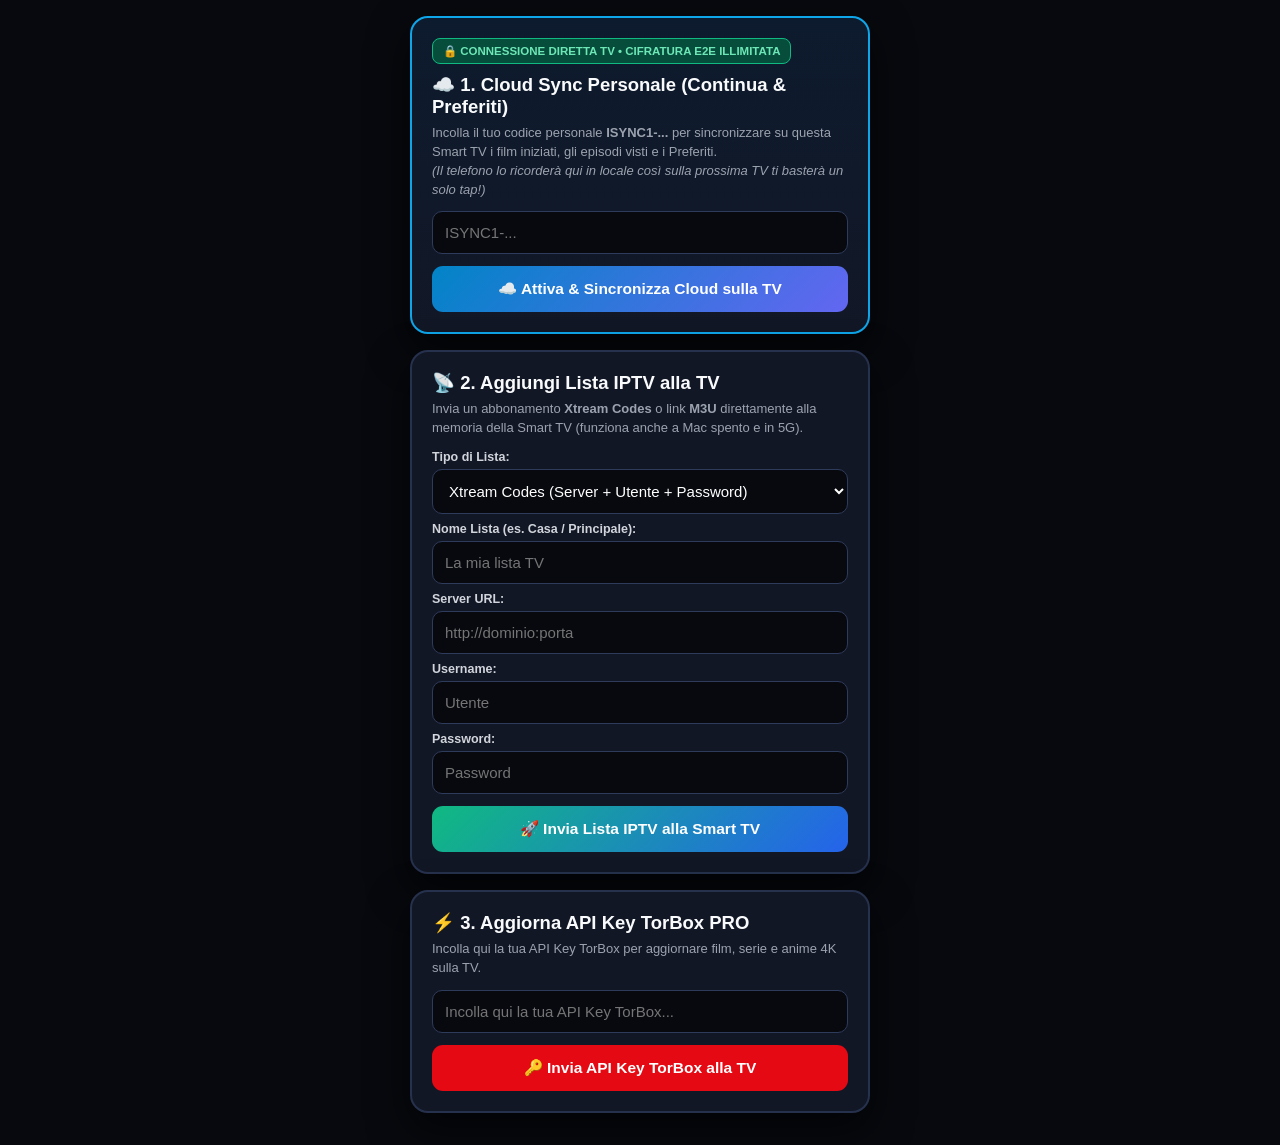
==== pair.html @ b4109be7 "vidaa-tv-qr-pair-wss" ====
<!DOCTYPE html>
<html lang="it">
<head>
  <meta charset="utf-8">
  <meta name="viewport" content="width=device-width, initial-scale=1, maximum-scale=1, user-scalable=no">
  <meta name="referrer" content="no-referrer">
  <title>ItalStream+ VO — Configura Smart TV (Cifrato E2E)</title>
  <style>
    * { box-sizing: border-box; font-family: -apple-system, BlinkMacSystemFont, "Segoe UI", Roboto, sans-serif; }
    body {
      margin: 0;
      padding: 16px;
      background: #07090e;
      color: #f9fafb;
      display: flex;
      flex-direction: column;
      align-items: center;
    }
    .card {
      width: 100%;
      max-width: 460px;
      background: #121726;
      border: 2px solid #26314d;
      border-radius: 18px;
      padding: 20px;
      margin-bottom: 16px;
      box-shadow: 0 16px 40px rgba(0, 0, 0, 0.65);
    }
    .card-sync {
      border-color: #0ea5e9;
      background: linear-gradient(180deg, #0d1b2e 0%, #121726 100%);
    }
    .badge {
      display: inline-block;
      background: #064e3b;
      border: 1px solid #10b981;
      color: #6ee7b7;
      padding: 5px 10px;
      border-radius: 8px;
      font-size: 11.5px;
      font-weight: 800;
      margin-bottom: 10px;
    }
    h2 { margin: 0 0 6px 0; font-size: 18.5px; }
    p { margin: 0 0 12px 0; font-size: 13px; color: #9ca3af; line-height: 1.45; }
    label { display: block; font-size: 12.5px; font-weight: 700; margin: 8px 0 5px 0; color: #d1d5db; }
    input, select {
      width: 100%;
      padding: 12px;
      border-radius: 10px;
      border: 1.5px solid #2e3b5b;
      background: #07090e;
      color: #ffffff;
      font-size: 15px;
    }
    button {
      width: 100%;
      margin-top: 12px;
      padding: 14px;
      border-radius: 11px;
      border: none;
      background: #e50914;
      color: #ffffff;
      font-size: 15.5px;
      font-weight: 800;
      cursor: pointer;
    }
    .btn-sync { background: linear-gradient(135deg, #0284c7, #6366f1); }
    .btn-iptv { background: linear-gradient(135deg, #10b981, #2563eb); }
    .msg {
      margin-top: 12px;
      padding: 11px;
      border-radius: 10px;
      font-size: 13.5px;
      font-weight: 700;
      display: none;
      text-align: center;
      line-height: 1.4;
    }
  </style>
</head>
<body>
  <!-- CARD 1 (MESSA IN CIMA!): CLOUD SYNC PERSONALE -->
  <div class="card card-sync">
    <span class="badge">🔒 CONNESSIONE DIRETTA TV • CIFRATURA E2E ILLIMITATA</span>
    <h2>☁️ 1. Cloud Sync Personale (Continua &amp; Preferiti)</h2>
    <p>
      Incolla il tuo codice personale <strong>ISYNC1-...</strong> per sincronizzare su questa Smart TV i film iniziati, gli episodi visti e i Preferiti.<br>
      <em>(Il telefono lo ricorderà qui in locale così sulla prossima TV ti basterà un solo tap!)</em>
    </p>
    <input id="cskey" placeholder="ISYNC1-..." autocapitalize="none" autocomplete="off" spellcheck="false">
    <button type="button" class="btn-sync" onclick="sendPayload('cloud_sync')">☁️ Attiva &amp; Sincronizza Cloud sulla TV</button>
    <div id="msg3" class="msg"></div>
  </div>

  <!-- CARD 2: LISTE IPTV -->
  <div class="card">
    <h2>📡 2. Aggiungi Lista IPTV alla TV</h2>
    <p>Invia un abbonamento <strong>Xtream Codes</strong> o link <strong>M3U</strong> direttamente alla memoria della Smart TV (funziona anche a Mac spento e in 5G).</p>
    <label>Tipo di Lista:</label>
    <select id="itype" onchange="document.getElementById('xtbox').style.display=this.value==='xtream'?'block':'none';document.getElementById('m3ubox').style.display=this.value==='m3u'?'block':'none'">
      <option value="xtream">Xtream Codes (Server + Utente + Password)</option>
      <option value="m3u">Link M3U / M3U8 diretto</option>
    </select>
    <label>Nome Lista (es. Casa / Principale):</label>
    <input id="iname" placeholder="La mia lista TV">
    <div id="xtbox">
      <label>Server URL:</label>
      <input id="isrv" placeholder="http://dominio:porta" autocapitalize="none">
      <label>Username:</label>
      <input id="iuser" placeholder="Utente" autocapitalize="none">
      <label>Password:</label>
      <input id="ipass" type="password" placeholder="Password">
    </div>
    <div id="m3ubox" style="display:none">
      <label>URL Lista .m3u / .m3u8:</label>
      <input id="iurl" placeholder="https://.../lista.m3u" autocapitalize="none">
    </div>
    <button type="button" class="btn-iptv" onclick="sendPayload('iptv')">🚀 Invia Lista IPTV alla Smart TV</button>
    <div id="msg1" class="msg"></div>
  </div>

  <!-- CARD 3: TORBOX KEY -->
  <div class="card">
    <h2>⚡ 3. Aggiorna API Key TorBox PRO</h2>
    <p>Incolla qui la tua API Key TorBox per aggiornare film, serie e anime 4K sulla TV.</p>
    <input id="tbkey" placeholder="Incolla qui la tua API Key TorBox..." autocapitalize="none">
    <button type="button" onclick="sendPayload('torbox')">🔑 Invia API Key TorBox alla TV</button>
    <div id="msg2" class="msg"></div>
  </div>

  <script>
    (function () {
      var BROKERS = [
        'wss://broker.hivemq.com:8884/mqtt',
        'wss://broker.emqx.io:8084/mqtt'
      ];

      function parseHash() {
        var h = String(window.location.hash || '').replace(/^#/, '');
        var out = {};
        var parts = h.split('&');
        for (var i = 0; i < parts.length; i++) {
          var eq = parts[i].indexOf('=');
          if (eq > 0) {
            out[decodeURIComponent(parts[i].slice(0, eq))] = decodeURIComponent(parts[i].slice(eq + 1));
          }
        }
        return out;
      }

      var params = parseHash();
      var ROOM = params.r || '';
      var SEC = params.k || '';

      // Pre-fill saved ISYNC1 key on phone browser for 1-tap pairing across multiple TVs
      try {
        var prevKey = localStorage.getItem('italstream_phone_saved_isync');
        if (prevKey && prevKey.indexOf('ISYNC1-') === 0) {
          document.getElementById('cskey').value = prevKey;
        }
      } catch (e) {}

      function encStr(str) {
        var b = new TextEncoder().encode(str);
        var out = new Uint8Array(2 + b.length);
        out[0] = (b.length >> 8) & 0xff;
        out[1] = b.length & 0xff;
        out.set(b, 2);
        return out;
      }

      function encRemLen(len) {
        var bytes = [];
        var x = len;
        do {
          var d = x % 128;
          x = Math.floor(x / 128);
          if (x > 0) d |= 128;
          bytes.push(d);
        } while (x > 0);
        return new Uint8Array(bytes);
      }

      function concatU8(parts) {
        var total = 0;
        for (var i = 0; i < parts.length; i++) total += parts[i].length;
        var out = new Uint8Array(total);
        var off = 0;
        for (var j = 0; j < parts.length; j++) {
          out.set(parts[j], off);
          off += parts[j].length;
        }
        return out;
      }

      function xorEncryptBase64(obj) {
        var rawBytes = new TextEncoder().encode(JSON.stringify(obj));
        var bin = '';
        for (var i = 0; i < rawBytes.length; i++) {
          bin += String.fromCharCode(rawBytes[i] ^ SEC.charCodeAt(i % SEC.length));
        }
        return btoa(bin);
      }

      function publishToBroker(brokerUrl, topic, payloadStr) {
        return new Promise(function (resolve, reject) {
          var done = false;
          var timer = setTimeout(function () {
            if (!done) {
              done = true;
              try { ws.close(); } catch (e) {}
              reject(new Error('timeout'));
            }
          }, 4500);

          var ws = new WebSocket(brokerUrl, 'mqtt');
          ws.binaryType = 'arraybuffer';
          ws.onopen = function () {
            var cid = 'isph_' + Math.random().toString(36).slice(2, 10);
            var vh = new Uint8Array([0, 4, 77, 81, 84, 84, 4, 2, 0, 30]);
            var pl = encStr(cid);
            ws.send(concatU8([new Uint8Array([0x10]), encRemLen(vh.length + pl.length), vh, pl]));
          };
          ws.onmessage = function (ev) {
            var u8 = new Uint8Array(ev.data);
            if ((u8[0] >> 4) === 2) {
              // CONNACK -> PUBLISH (QoS 0 + Retain=1 so TV receives it even if still connecting!)
              var msgBytes = new TextEncoder().encode(payloadStr);
              var body = concatU8([encStr(topic), msgBytes]);
              ws.send(concatU8([new Uint8Array([0x31]), encRemLen(body.length), body]));
              setTimeout(function () {
                if (!done) {
                  done = true;
                  clearTimeout(timer);
                  try { ws.close(); } catch (e) {}
                  resolve(true);
                }
              }, 220);
            }
          };
          ws.onerror = function () {
            if (!done) {
              done = true;
              clearTimeout(timer);
              reject(new Error('connessione fallita'));
            }
          };
        });
      }

      window.sendPayload = async function (kind) {
        var msgId = kind === 'iptv' ? 'msg1' : (kind === 'torbox' ? 'msg2' : 'msg3');
        var m = document.getElementById(msgId);
        m.style.display = 'block';
        m.style.background = '#1e293b';
        m.style.color = '#ffffff';

        if (!ROOM || !SEC) {
          m.style.background = '#7f1d1d';
          m.textContent = '⚠️ Inquadra di nuovo il QR Code mostrato sulla Smart TV.';
          return;
        }

        var p = {
          kind: kind,
          ts: Date.now(),
          id: Math.random().toString(36).slice(2, 11)
        };

        if (kind === 'torbox') {
          p.torboxKey = document.getElementById('tbkey').value.trim();
          if (p.torboxKey.length < 10) {
            m.textContent = '⚠️ Inserisci una API Key TorBox valida.';
            return;
          }
        } else if (kind === 'cloud_sync') {
          p.cloudSyncKey = document.getElementById('cskey').value.trim();
          if (p.cloudSyncKey.indexOf('ISYNC1-') !== 0 && p.cloudSyncKey !== 'CLEAR') {
            m.textContent = '⚠️ Inserisci il tuo codice che inizia con ISYNC1-... (oppure CLEAR per scollegare).';
            return;
          }
          if (p.cloudSyncKey.indexOf('ISYNC1-') === 0) {
            try { localStorage.setItem('italstream_phone_saved_isync', p.cloudSyncKey); } catch (e) {}
          }
        } else {
          p.type = document.getElementById('itype').value;
          p.name = document.getElementById('iname').value.trim() || 'Lista TV';
          p.server = document.getElementById('isrv').value.trim();
          p.username = document.getElementById('iuser').value.trim();
          p.password = document.getElementById('ipass').value.trim();
          p.url = document.getElementById('iurl').value.trim();
        }

        m.textContent = '⏳ Cifratura E2E e invio istantaneo alla Smart TV...';
        var cipher = xorEncryptBase64(p);
        var topic = 'italstream/v2/pair/' + ROOM;

        var results = await Promise.allSettled([
          publishToBroker(BROKERS[0], topic, cipher),
          publishToBroker(BROKERS[1], topic, cipher)
        ]);
        var anyOk = results.some(function (r) { return r.status === 'fulfilled'; });

        if (anyOk) {
          m.style.background = '#064e3b';
          m.style.color = '#6ee7b7';
          m.textContent = '✅ Inviato istantaneamente! Guarda lo schermo della tua TV.';
        } else {
          m.style.background = '#7f1d1d';
          m.style.color = '#fecaca';
          m.textContent = '⚠️ Errore di rete temporaneo. Riprova tra un secondo.';
        }
      };
    })();
  </script>
</body>
</html>
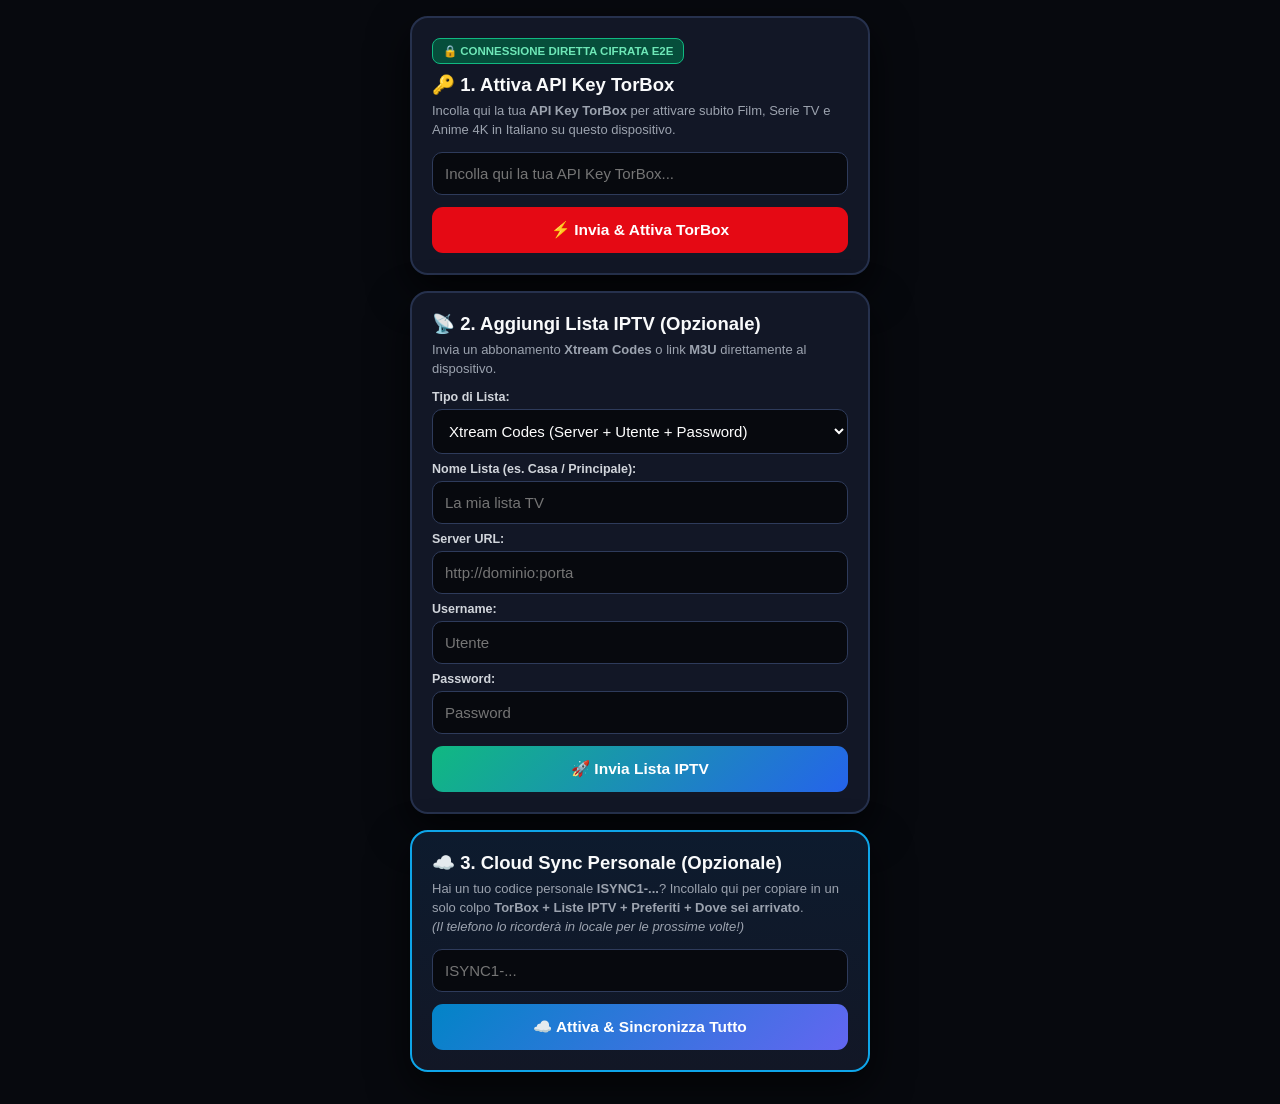
==== commit 3fd3eee6: "Update pair.html: TorBox key first for guests, auto-top ISYNC1 for owner" ====
--- a/pair.html
+++ b/pair.html
@@ -80,23 +80,20 @@
   </style>
 </head>
 <body>
-  <!-- CARD 1 (MESSA IN CIMA!): CLOUD SYNC PERSONALE -->
-  <div class="card card-sync">
-    <span class="badge">🔒 CONNESSIONE DIRETTA TV • CIFRATURA E2E ILLIMITATA</span>
-    <h2>☁️ 1. Cloud Sync Personale (Continua &amp; Preferiti)</h2>
-    <p>
-      Incolla il tuo codice personale <strong>ISYNC1-...</strong> per sincronizzare su questa Smart TV i film iniziati, gli episodi visti e i Preferiti.<br>
-      <em>(Il telefono lo ricorderà qui in locale così sulla prossima TV ti basterà un solo tap!)</em>
-    </p>
-    <input id="cskey" placeholder="ISYNC1-..." autocapitalize="none" autocomplete="off" spellcheck="false">
-    <button type="button" class="btn-sync" onclick="sendPayload('cloud_sync')">☁️ Attiva &amp; Sincronizza Cloud sulla TV</button>
-    <div id="msg3" class="msg"></div>
+  <!-- CARD 1 (IN CIMA PER TUTTI!): CHIAVE TORBOX -->
+  <div class="card" id="card-torbox">
+    <span class="badge">🔒 CONNESSIONE DIRETTA CIFRATA E2E</span>
+    <h2>🔑 1. Attiva API Key TorBox</h2>
+    <p>Incolla qui la tua <strong>API Key TorBox</strong> per attivare subito Film, Serie TV e Anime 4K in Italiano su questo dispositivo.</p>
+    <input id="tbkey" placeholder="Incolla qui la tua API Key TorBox..." autocapitalize="none" autocomplete="off" spellcheck="false">
+    <button type="button" onclick="sendPayload('torbox')">⚡ Invia &amp; Attiva TorBox</button>
+    <div id="msg2" class="msg"></div>
   </div>
 
-  <!-- CARD 2: LISTE IPTV -->
-  <div class="card">
-    <h2>📡 2. Aggiungi Lista IPTV alla TV</h2>
-    <p>Invia un abbonamento <strong>Xtream Codes</strong> o link <strong>M3U</strong> direttamente alla memoria della Smart TV (funziona anche a Mac spento e in 5G).</p>
+  <!-- CARD 2: LISTE IPTV (OPZIONALE) -->
+  <div class="card" id="card-iptv">
+    <h2>📡 2. Aggiungi Lista IPTV (Opzionale)</h2>
+    <p>Invia un abbonamento <strong>Xtream Codes</strong> o link <strong>M3U</strong> direttamente al dispositivo.</p>
     <label>Tipo di Lista:</label>
     <select id="itype" onchange="document.getElementById('xtbox').style.display=this.value==='xtream'?'block':'none';document.getElementById('m3ubox').style.display=this.value==='m3u'?'block':'none'">
       <option value="xtream">Xtream Codes (Server + Utente + Password)</option>
@@ -116,17 +113,20 @@
       <label>URL Lista .m3u / .m3u8:</label>
       <input id="iurl" placeholder="https://.../lista.m3u" autocapitalize="none">
     </div>
-    <button type="button" class="btn-iptv" onclick="sendPayload('iptv')">🚀 Invia Lista IPTV alla Smart TV</button>
+    <button type="button" class="btn-iptv" onclick="sendPayload('iptv')">🚀 Invia Lista IPTV</button>
     <div id="msg1" class="msg"></div>
   </div>
 
-  <!-- CARD 3: TORBOX KEY -->
-  <div class="card">
-    <h2>⚡ 3. Aggiorna API Key TorBox PRO</h2>
-    <p>Incolla qui la tua API Key TorBox per aggiornare film, serie e anime 4K sulla TV.</p>
-    <input id="tbkey" placeholder="Incolla qui la tua API Key TorBox..." autocapitalize="none">
-    <button type="button" onclick="sendPayload('torbox')">🔑 Invia API Key TorBox alla TV</button>
-    <div id="msg2" class="msg"></div>
+  <!-- CARD 3: CLOUD SYNC PERSONALE (SOLO PER CHI HA UN CODICE ISYNC1-...) -->
+  <div class="card card-sync" id="card-sync">
+    <h2>☁️ 3. Cloud Sync Personale (Opzionale)</h2>
+    <p>
+      Hai un tuo codice personale <strong>ISYNC1-...</strong>? Incollalo qui per copiare in un solo colpo <strong>TorBox + Liste IPTV + Preferiti + Dove sei arrivato</strong>.<br>
+      <em>(Il telefono lo ricorderà in locale per le prossime volte!)</em>
+    </p>
+    <input id="cskey" placeholder="ISYNC1-..." autocapitalize="none" autocomplete="off" spellcheck="false">
+    <button type="button" class="btn-sync" onclick="sendPayload('cloud_sync')">☁️ Attiva &amp; Sincronizza Tutto</button>
+    <div id="msg3" class="msg"></div>
   </div>
 
   <script>
@@ -158,6 +158,10 @@
         var prevKey = localStorage.getItem('italstream_phone_saved_isync');
         if (prevKey && prevKey.indexOf('ISYNC1-') === 0) {
           document.getElementById('cskey').value = prevKey;
+          var syncCard = document.getElementById('card-sync');
+          if (syncCard && syncCard.parentNode) {
+            syncCard.parentNode.insertBefore(syncCard, syncCard.parentNode.firstChild);
+          }
         }
       } catch (e) {}
 
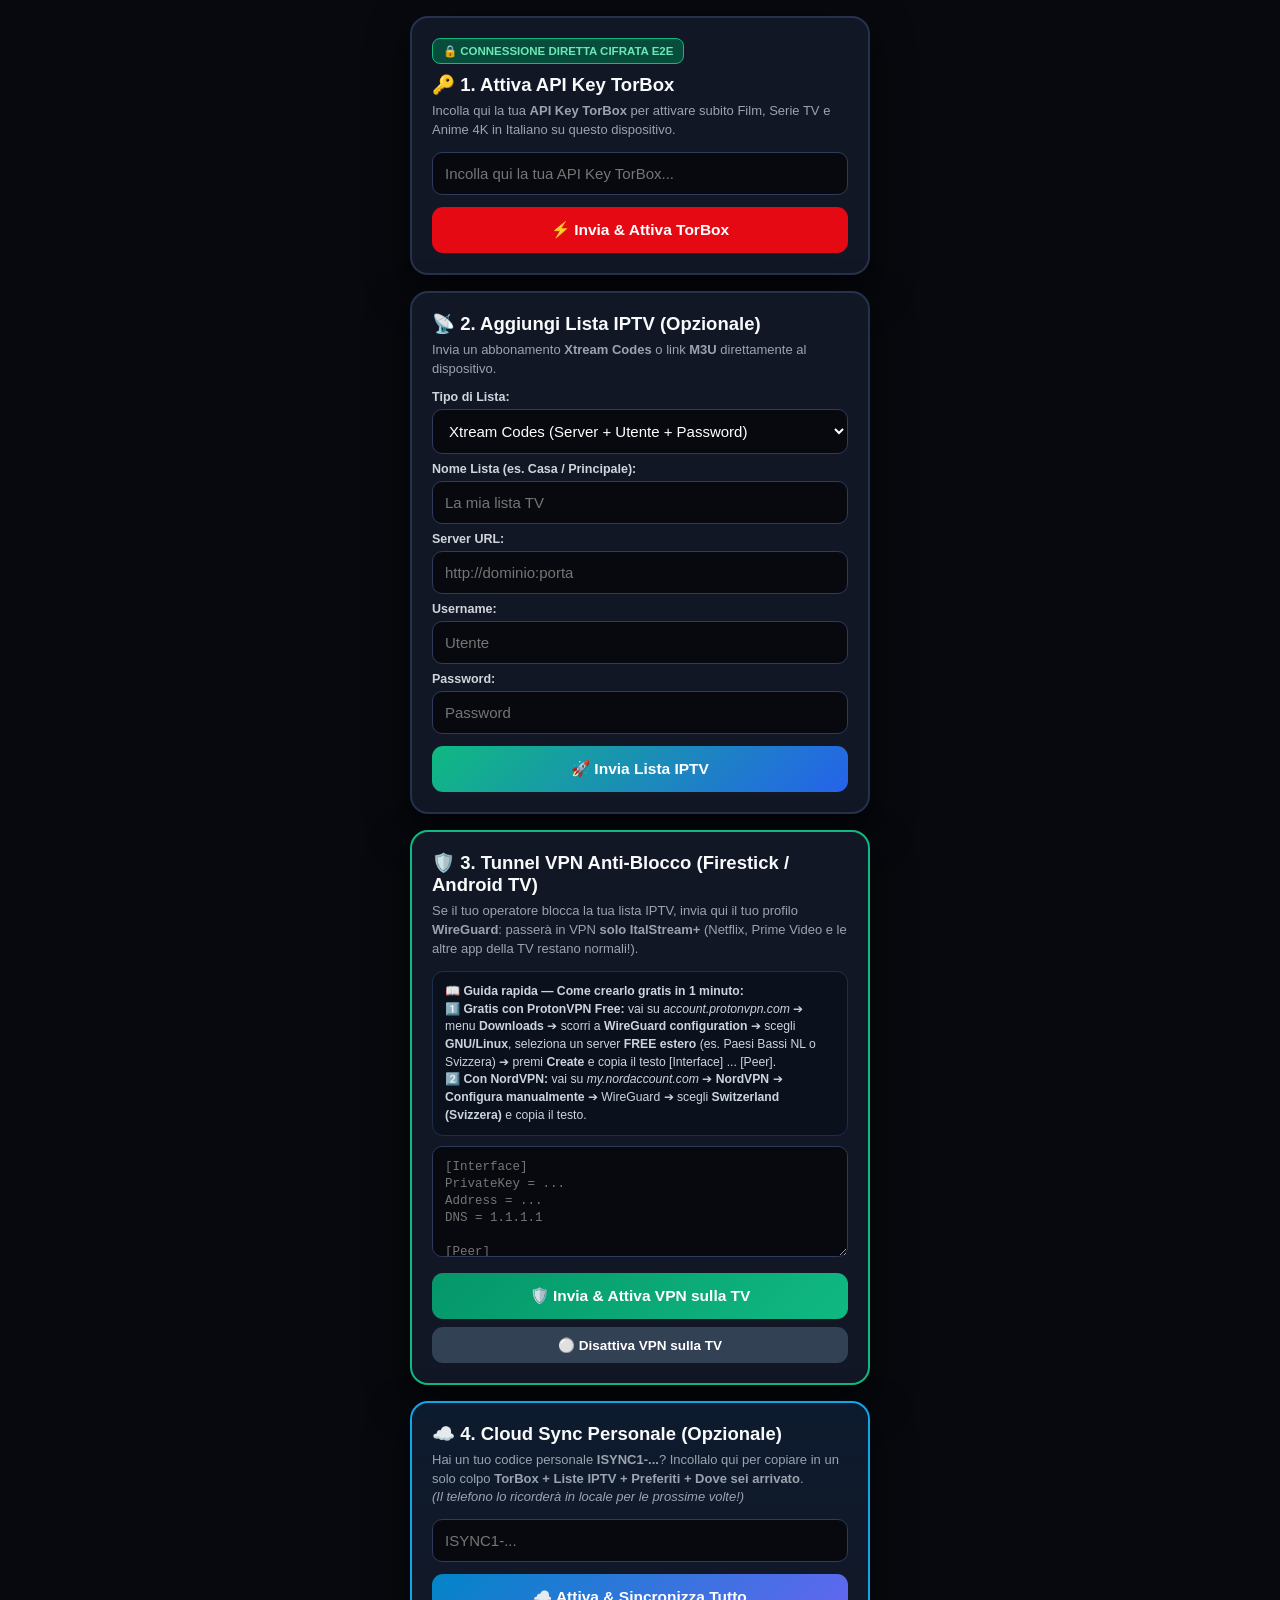
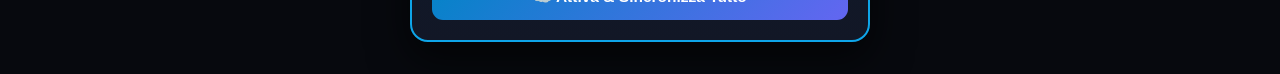
==== commit 7f17627a: "Auto-sync QR Pair Page with WireGuard Guide" ====
--- a/pair.html
+++ b/pair.html
@@ -44,7 +44,7 @@
     h2 { margin: 0 0 6px 0; font-size: 18.5px; }
     p { margin: 0 0 12px 0; font-size: 13px; color: #9ca3af; line-height: 1.45; }
     label { display: block; font-size: 12.5px; font-weight: 700; margin: 8px 0 5px 0; color: #d1d5db; }
-    input, select {
+    input, select, textarea {
       width: 100%;
       padding: 12px;
       border-radius: 10px;
@@ -52,6 +52,22 @@
       background: #07090e;
       color: #ffffff;
       font-size: 15px;
+    }
+    textarea {
+      font-family: ui-monospace, SFMono-Regular, Menlo, monospace;
+      font-size: 12.5px;
+      line-height: 1.35;
+      resize: vertical;
+    }
+    .guide-box {
+      background: #0b101d;
+      border: 1px solid #1f2d4a;
+      border-radius: 11px;
+      padding: 11px 12px;
+      margin-bottom: 10px;
+      font-size: 12.2px;
+      color: #cbd5e1;
+      line-height: 1.45;
     }
     button {
       width: 100%;
@@ -117,9 +133,24 @@
     <div id="msg1" class="msg"></div>
   </div>
 
-  <!-- CARD 3: CLOUD SYNC PERSONALE (SOLO PER CHI HA UN CODICE ISYNC1-...) -->
+  <!-- CARD 2B: TUNNEL VPN WIREGUARD SPLIT-TUNNEL (FIRESTICK / ANDROID TV) -->
+  <div class="card" id="card-vpn" style="border-color:#10b981;">
+    <h2>🛡️ 3. Tunnel VPN Anti-Blocco (Firestick / Android TV)</h2>
+    <p>Se il tuo operatore blocca la tua lista IPTV, invia qui il tuo profilo <strong>WireGuard</strong>: passerà in VPN <strong>solo ItalStream+</strong> (Netflix, Prime Video e le altre app della TV restano normali!).</p>
+    <div class="guide-box">
+      <strong>📖 Guida rapida — Come crearlo gratis in 1 minuto:</strong><br>
+      1️⃣ <strong>Gratis con ProtonVPN Free:</strong> vai su <em>account.protonvpn.com</em> ➔ menu <strong>Downloads</strong> ➔ scorri a <strong>WireGuard configuration</strong> ➔ scegli <strong>GNU/Linux</strong>, seleziona un server <strong>FREE estero</strong> (es. Paesi Bassi NL o Svizzera) ➔ premi <strong>Create</strong> e copia il testo <code>[Interface] ... [Peer]</code>.<br>
+      2️⃣ <strong>Con NordVPN:</strong> vai su <em>my.nordaccount.com</em> ➔ <strong>NordVPN</strong> ➔ <strong>Configura manualmente</strong> ➔ WireGuard ➔ scegli <strong>Switzerland (Svizzera)</strong> e copia il testo.
+    </div>
+    <textarea id="wgconf" rows="5" placeholder="[Interface]&#10;PrivateKey = ...&#10;Address = ...&#10;DNS = 1.1.1.1&#10;&#10;[Peer]&#10;PublicKey = ...&#10;AllowedIPs = 0.0.0.0/0&#10;Endpoint = ...:51820" autocapitalize="none" autocomplete="off" spellcheck="false"></textarea>
+    <button type="button" style="background:linear-gradient(135deg,#059669,#10b981);" onclick="sendPayload('vpn_wg')">🛡️ Invia &amp; Attiva VPN sulla TV</button>
+    <button type="button" style="background:#334155;margin-top:8px;padding:10px;font-size:13.5px;" onclick="sendPayload('vpn_wg_off')">⚪ Disattiva VPN sulla TV</button>
+    <div id="msg4" class="msg"></div>
+  </div>
+
+  <!-- CARD 4: CLOUD SYNC PERSONALE (SOLO PER CHI HA UN CODICE ISYNC1-...) -->
   <div class="card card-sync" id="card-sync">
-    <h2>☁️ 3. Cloud Sync Personale (Opzionale)</h2>
+    <h2>☁️ 4. Cloud Sync Personale (Opzionale)</h2>
     <p>
       Hai un tuo codice personale <strong>ISYNC1-...</strong>? Incollalo qui per copiare in un solo colpo <strong>TorBox + Liste IPTV + Preferiti + Dove sei arrivato</strong>.<br>
       <em>(Il telefono lo ricorderà in locale per le prossime volte!)</em>
@@ -137,8 +168,15 @@
       ];
 
       function parseHash() {
-        var h = String(window.location.hash || '').replace(/^#/, '');
+        var h = String(window.location.hash || '').slice(1);
         var out = {};
+        try {
+          if (typeof URLSearchParams !== 'undefined') {
+            var sp = new URLSearchParams(h);
+            sp.forEach(function (val, key) { out[key] = val; });
+            return out;
+          }
+        } catch (eSp) {}
         var parts = h.split('&');
         for (var i = 0; i < parts.length; i++) {
           var eq = parts[i].indexOf('=');
@@ -148,6 +186,45 @@
         }
         return out;
       }
+
+      function extractXtreamFromFullUrl(raw) {
+        var s = String(raw || '').trim();
+        if (!s) return null;
+        if (!/^https?:\/\//i.test(s) && /^[a-z0-9.-]+(?::\d+)?\/(?:get\.php|player_api\.php|live\/|movie\/|series\/)/i.test(s)) {
+          s = 'http://' + s;
+        }
+        if (!/^https?:\/\//i.test(s)) return null;
+        try {
+          var u = new URL(s);
+          var qU = (u.searchParams.get('username') || u.searchParams.get('user') || '').trim();
+          var qP = (u.searchParams.get('password') || u.searchParams.get('pass') || '').trim();
+          var qO = (u.searchParams.get('output') || '').trim().toLowerCase();
+          if (qU && qP) {
+            return { server: u.protocol + '//' + u.host, username: qU, password: qP, output: qO === 'ts' ? 'ts' : 'm3u8' };
+          }
+        } catch (e) {}
+        return null;
+      }
+
+      function handleAutoDetectPaste(ev) {
+        var val = ev && ev.target ? ev.target.value.trim() : '';
+        var det = extractXtreamFromFullUrl(val);
+        if (!det) return;
+        var sel = document.getElementById('itype');
+        sel.value = 'xtream';
+        document.getElementById('xtbox').style.display = 'block';
+        document.getElementById('m3ubox').style.display = 'none';
+        document.getElementById('isrv').value = det.server;
+        document.getElementById('iuser').value = det.username;
+        document.getElementById('ipass').value = det.password;
+        var m = document.getElementById('msg1');
+        m.style.display = 'block';
+        m.style.background = '#064e3b';
+        m.style.color = '#6ee7b7';
+        m.textContent = '✨ Link Xtream riconosciuto! Ora premi "🚀 Invia Lista IPTV".';
+      }
+      document.getElementById('isrv').addEventListener('input', handleAutoDetectPaste);
+      document.getElementById('iurl').addEventListener('input', handleAutoDetectPaste);
 
       var params = parseHash();
       var ROOM = params.r || '';
@@ -240,7 +317,7 @@
                   try { ws.close(); } catch (e) {}
                   resolve(true);
                 }
-              }, 220);
+              }, 550);
             }
           };
           ws.onerror = function () {
@@ -254,7 +331,7 @@
       }
 
       window.sendPayload = async function (kind) {
-        var msgId = kind === 'iptv' ? 'msg1' : (kind === 'torbox' ? 'msg2' : 'msg3');
+        var msgId = kind === 'iptv' ? 'msg1' : (kind === 'torbox' ? 'msg2' : (kind === 'cloud_sync' ? 'msg3' : 'msg4'));
         var m = document.getElementById(msgId);
         m.style.display = 'block';
         m.style.background = '#1e293b';
@@ -287,6 +364,16 @@
           if (p.cloudSyncKey.indexOf('ISYNC1-') === 0) {
             try { localStorage.setItem('italstream_phone_saved_isync', p.cloudSyncKey); } catch (e) {}
           }
+        } else if (kind === 'vpn_wg') {
+          p.wgConfig = document.getElementById('wgconf').value.trim();
+          if (!/\[interface\]/i.test(p.wgConfig) || !/\[peer\]/i.test(p.wgConfig)) {
+            m.style.background = '#7f1d1d';
+            m.style.color = '#fecaca';
+            m.textContent = '⚠️ Incolla il testo completo del profilo WireGuard ([Interface] e [Peer]).';
+            return;
+          }
+        } else if (kind === 'vpn_wg_off') {
+          p.wgConfig = '';
         } else {
           p.type = document.getElementById('itype').value;
           p.name = document.getElementById('iname').value.trim() || 'Lista TV';
@@ -294,6 +381,33 @@
           p.username = document.getElementById('iuser').value.trim();
           p.password = document.getElementById('ipass').value.trim();
           p.url = document.getElementById('iurl').value.trim();
+
+          var autoXt = extractXtreamFromFullUrl(p.url) || extractXtreamFromFullUrl(p.server);
+          if (autoXt) {
+            p.type = 'xtream';
+            p.server = autoXt.server;
+            p.username = p.username || autoXt.username;
+            p.password = p.password || autoXt.password;
+            p.output = autoXt.output;
+            p.url = '';
+          } else if (p.type === 'xtream' && !p.username && (p.url || /\.m3u8?(?:[?#]|$)/i.test(p.server) || /^https?:\/\/.+\/.+/i.test(p.server))) {
+            p.type = 'm3u';
+            p.url = p.url || p.server;
+          }
+
+          if (p.type === 'xtream') {
+            if (!p.server || !p.username || !p.password) {
+              m.style.background = '#7f1d1d';
+              m.style.color = '#fecaca';
+              m.textContent = '⚠️ Inserisci Server URL, Username e Password (oppure scegli "Link M3U" se hai un solo link).';
+              return;
+            }
+          } else if (!p.url) {
+            m.style.background = '#7f1d1d';
+            m.style.color = '#fecaca';
+            m.textContent = '⚠️ Incolla il link della lista .m3u / .m3u8 prima di inviare.';
+            return;
+          }
         }
 
         m.textContent = '⏳ Cifratura E2E e invio istantaneo alla Smart TV...';
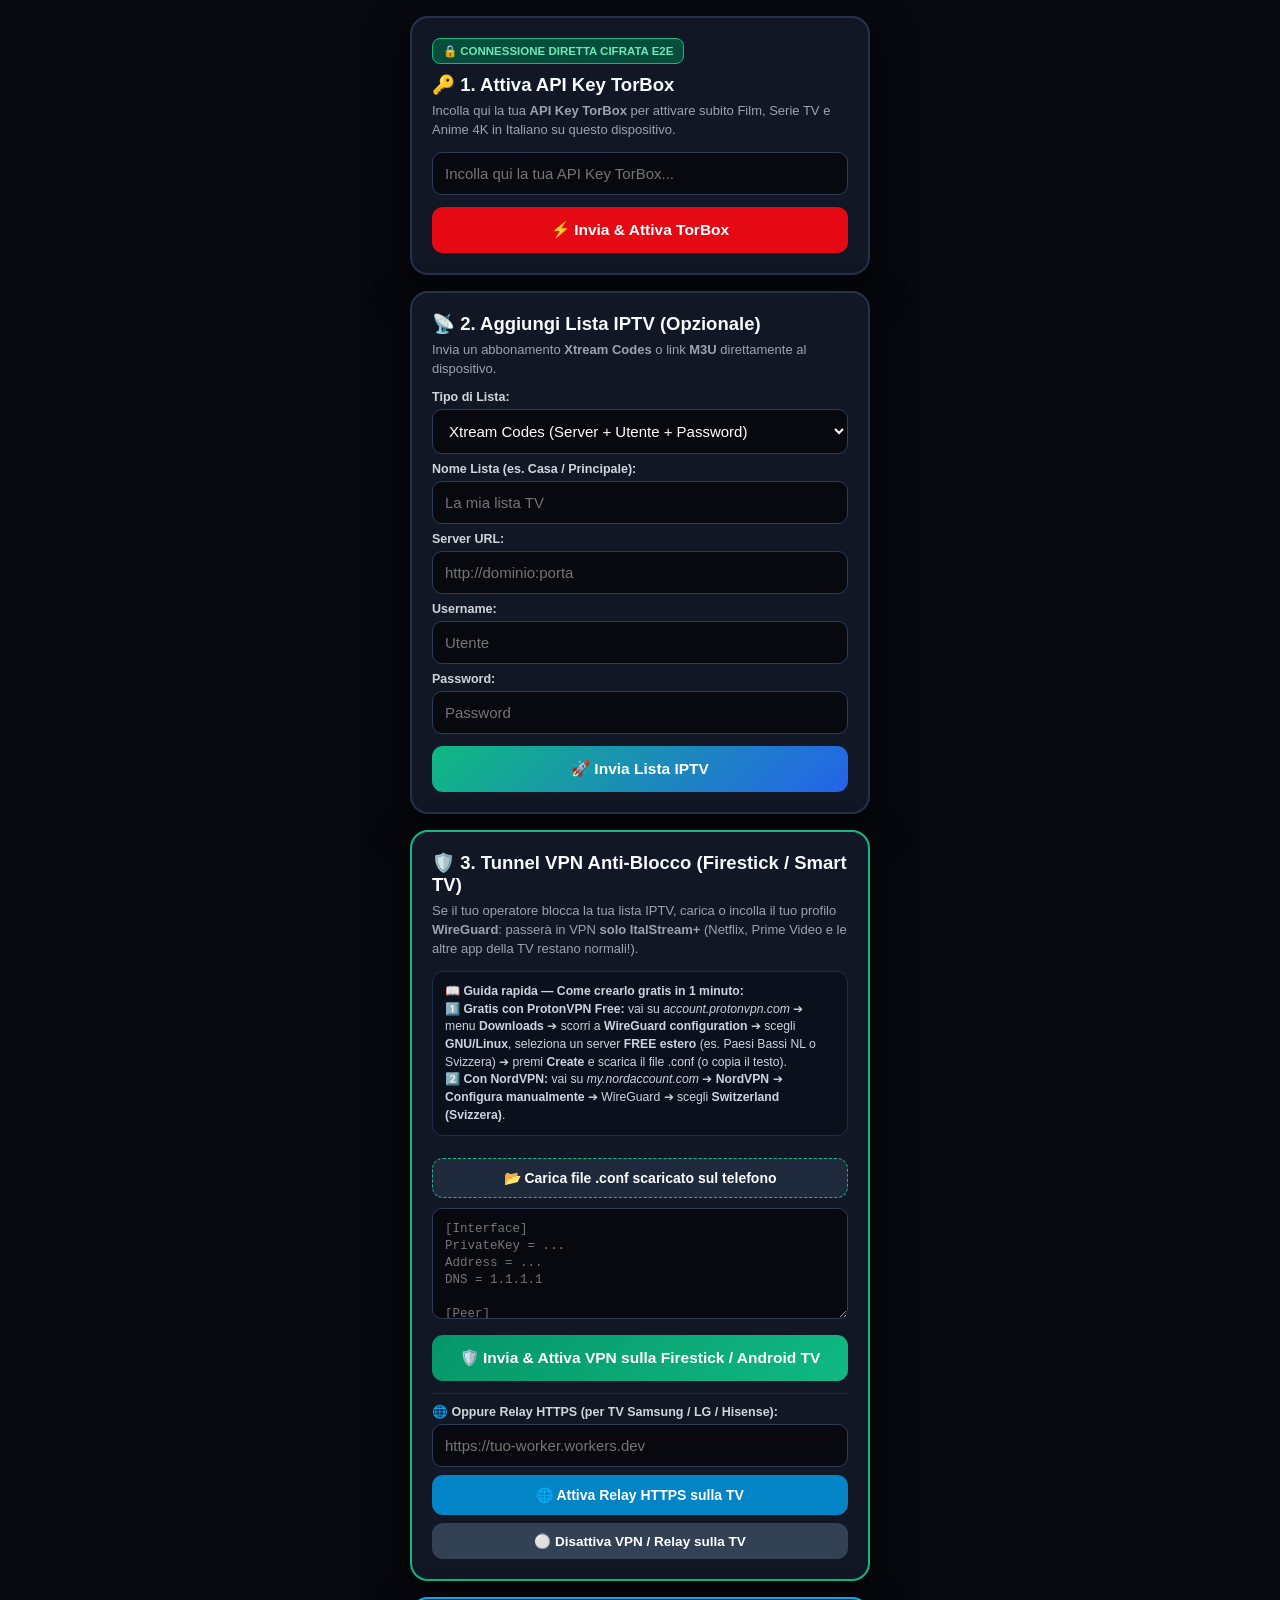
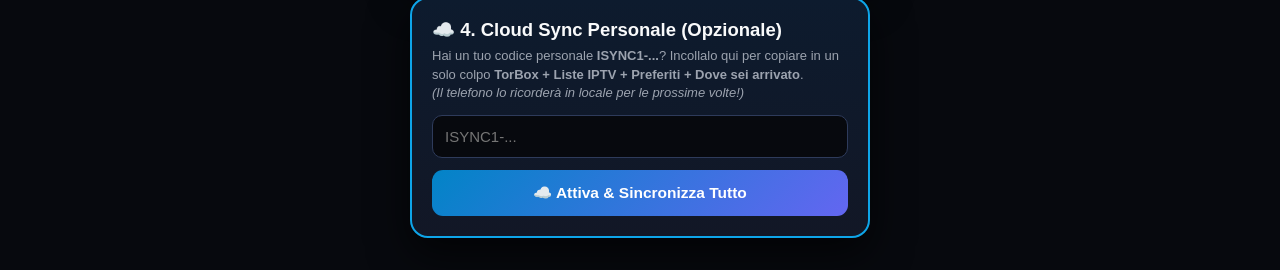
==== commit b31850f8: "v2.1.23 QR Pair Page with .conf upload & cache buster" ====
--- a/pair.html
+++ b/pair.html
@@ -133,18 +133,25 @@
     <div id="msg1" class="msg"></div>
   </div>
 
-  <!-- CARD 2B: TUNNEL VPN WIREGUARD SPLIT-TUNNEL (FIRESTICK / ANDROID TV) -->
+  <!-- CARD 2B: TUNNEL VPN WIREGUARD SPLIT-TUNNEL (FIRESTICK / ANDROID TV) + RELAY SMART TV -->
   <div class="card" id="card-vpn" style="border-color:#10b981;">
-    <h2>🛡️ 3. Tunnel VPN Anti-Blocco (Firestick / Android TV)</h2>
-    <p>Se il tuo operatore blocca la tua lista IPTV, invia qui il tuo profilo <strong>WireGuard</strong>: passerà in VPN <strong>solo ItalStream+</strong> (Netflix, Prime Video e le altre app della TV restano normali!).</p>
+    <h2>🛡️ 3. Tunnel VPN Anti-Blocco (Firestick / Smart TV)</h2>
+    <p>Se il tuo operatore blocca la tua lista IPTV, carica o incolla il tuo profilo <strong>WireGuard</strong>: passerà in VPN <strong>solo ItalStream+</strong> (Netflix, Prime Video e le altre app della TV restano normali!).</p>
     <div class="guide-box">
       <strong>📖 Guida rapida — Come crearlo gratis in 1 minuto:</strong><br>
-      1️⃣ <strong>Gratis con ProtonVPN Free:</strong> vai su <em>account.protonvpn.com</em> ➔ menu <strong>Downloads</strong> ➔ scorri a <strong>WireGuard configuration</strong> ➔ scegli <strong>GNU/Linux</strong>, seleziona un server <strong>FREE estero</strong> (es. Paesi Bassi NL o Svizzera) ➔ premi <strong>Create</strong> e copia il testo <code>[Interface] ... [Peer]</code>.<br>
-      2️⃣ <strong>Con NordVPN:</strong> vai su <em>my.nordaccount.com</em> ➔ <strong>NordVPN</strong> ➔ <strong>Configura manualmente</strong> ➔ WireGuard ➔ scegli <strong>Switzerland (Svizzera)</strong> e copia il testo.
+      1️⃣ <strong>Gratis con ProtonVPN Free:</strong> vai su <em>account.protonvpn.com</em> ➔ menu <strong>Downloads</strong> ➔ scorri a <strong>WireGuard configuration</strong> ➔ scegli <strong>GNU/Linux</strong>, seleziona un server <strong>FREE estero</strong> (es. Paesi Bassi NL o Svizzera) ➔ premi <strong>Create</strong> e scarica il file <code>.conf</code> (o copia il testo).<br>
+      2️⃣ <strong>Con NordVPN:</strong> vai su <em>my.nordaccount.com</em> ➔ <strong>NordVPN</strong> ➔ <strong>Configura manualmente</strong> ➔ WireGuard ➔ scegli <strong>Switzerland (Svizzera)</strong>.
     </div>
+    <input type="file" id="wgfile" accept=".conf,.txt,text/plain,*/*" style="display:none;">
+    <button type="button" style="background:#1e293b;border:1px dashed #10b981;margin-bottom:10px;padding:11px;font-size:14px;" onclick="document.getElementById('wgfile').click()">📂 Carica file .conf scaricato sul telefono</button>
     <textarea id="wgconf" rows="5" placeholder="[Interface]&#10;PrivateKey = ...&#10;Address = ...&#10;DNS = 1.1.1.1&#10;&#10;[Peer]&#10;PublicKey = ...&#10;AllowedIPs = 0.0.0.0/0&#10;Endpoint = ...:51820" autocapitalize="none" autocomplete="off" spellcheck="false"></textarea>
-    <button type="button" style="background:linear-gradient(135deg,#059669,#10b981);" onclick="sendPayload('vpn_wg')">🛡️ Invia &amp; Attiva VPN sulla TV</button>
-    <button type="button" style="background:#334155;margin-top:8px;padding:10px;font-size:13.5px;" onclick="sendPayload('vpn_wg_off')">⚪ Disattiva VPN sulla TV</button>
+    <button type="button" style="background:linear-gradient(135deg,#059669,#10b981);" onclick="sendPayload('vpn_wg')">🛡️ Invia &amp; Attiva VPN sulla Firestick / Android TV</button>
+    <div style="margin-top:12px;padding-top:10px;border-top:1px solid #1e293b;">
+      <label style="margin-top:0;">🌐 Oppure Relay HTTPS (per TV Samsung / LG / Hisense):</label>
+      <input id="relayurl" placeholder="https://tuo-worker.workers.dev" autocapitalize="none" autocomplete="off" spellcheck="false">
+      <button type="button" style="background:#0284c7;margin-top:8px;padding:12px;font-size:14px;" onclick="sendPayload('relay_url')">🌐 Attiva Relay HTTPS sulla TV</button>
+    </div>
+    <button type="button" style="background:#334155;margin-top:8px;padding:10px;font-size:13.5px;" onclick="sendPayload('vpn_wg_off')">⚪ Disattiva VPN / Relay sulla TV</button>
     <div id="msg4" class="msg"></div>
   </div>
 
@@ -225,6 +232,23 @@
       }
       document.getElementById('isrv').addEventListener('input', handleAutoDetectPaste);
       document.getElementById('iurl').addEventListener('input', handleAutoDetectPaste);
+      var wgFileInput = document.getElementById('wgfile');
+      if (wgFileInput) {
+        wgFileInput.addEventListener('change', function (ev) {
+          var f = ev.target && ev.target.files && ev.target.files[0];
+          if (!f) return;
+          var reader = new FileReader();
+          reader.onload = function () {
+            document.getElementById('wgconf').value = String(reader.result || '').trim();
+            var m4 = document.getElementById('msg4');
+            m4.style.display = 'block';
+            m4.style.background = '#064e3b';
+            m4.style.color = '#6ee7b7';
+            m4.textContent = '📂 File ' + f.name + ' letto! Premi "🛡️ Invia & Attiva VPN".';
+          };
+          reader.readAsText(f);
+        });
+      }
 
       var params = parseHash();
       var ROOM = params.r || '';
@@ -374,6 +398,14 @@
           }
         } else if (kind === 'vpn_wg_off') {
           p.wgConfig = '';
+        } else if (kind === 'relay_url') {
+          p.relayUrl = document.getElementById('relayurl').value.trim();
+          if (!p.relayUrl) {
+            m.style.background = '#7f1d1d';
+            m.style.color = '#fecaca';
+            m.textContent = '⚠️ Incolla l\'URL del tuo Relay HTTPS (es. https://...workers.dev).';
+            return;
+          }
         } else {
           p.type = document.getElementById('itype').value;
           p.name = document.getElementById('iname').value.trim() || 'Lista TV';
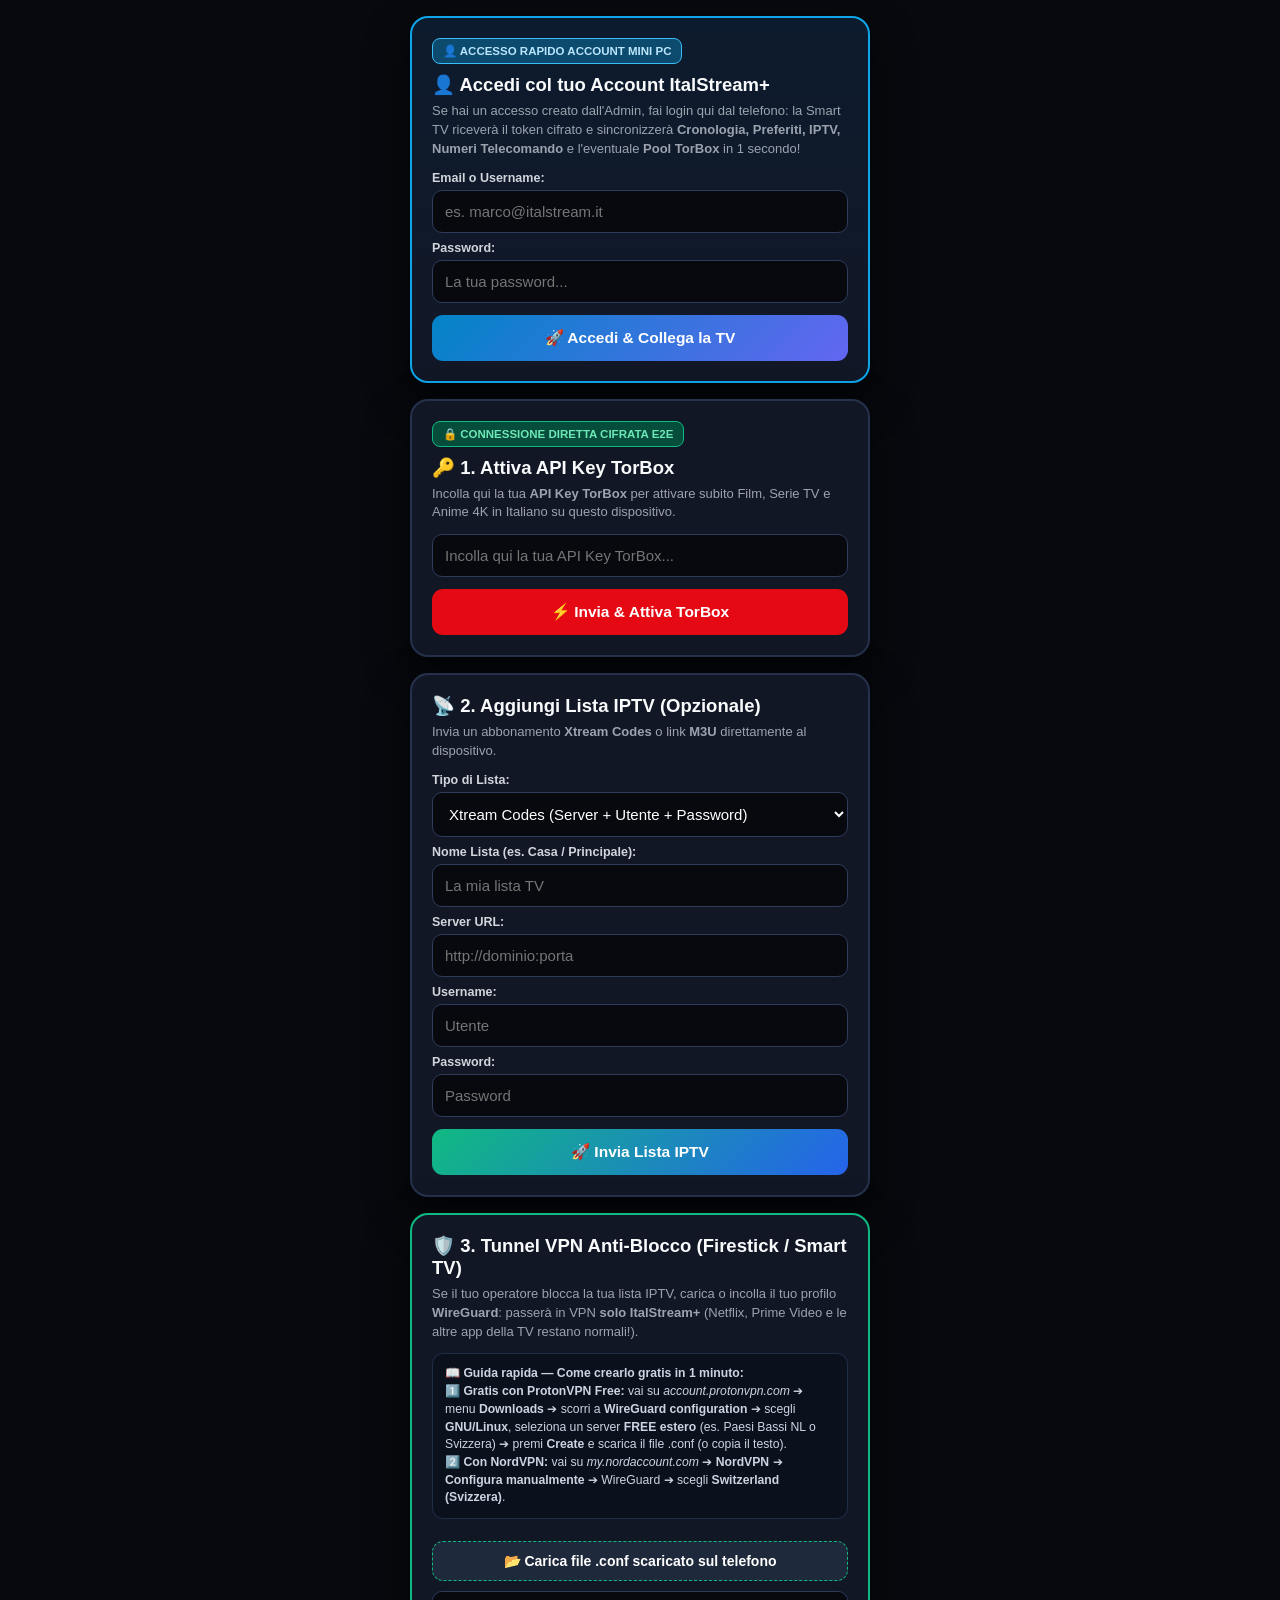
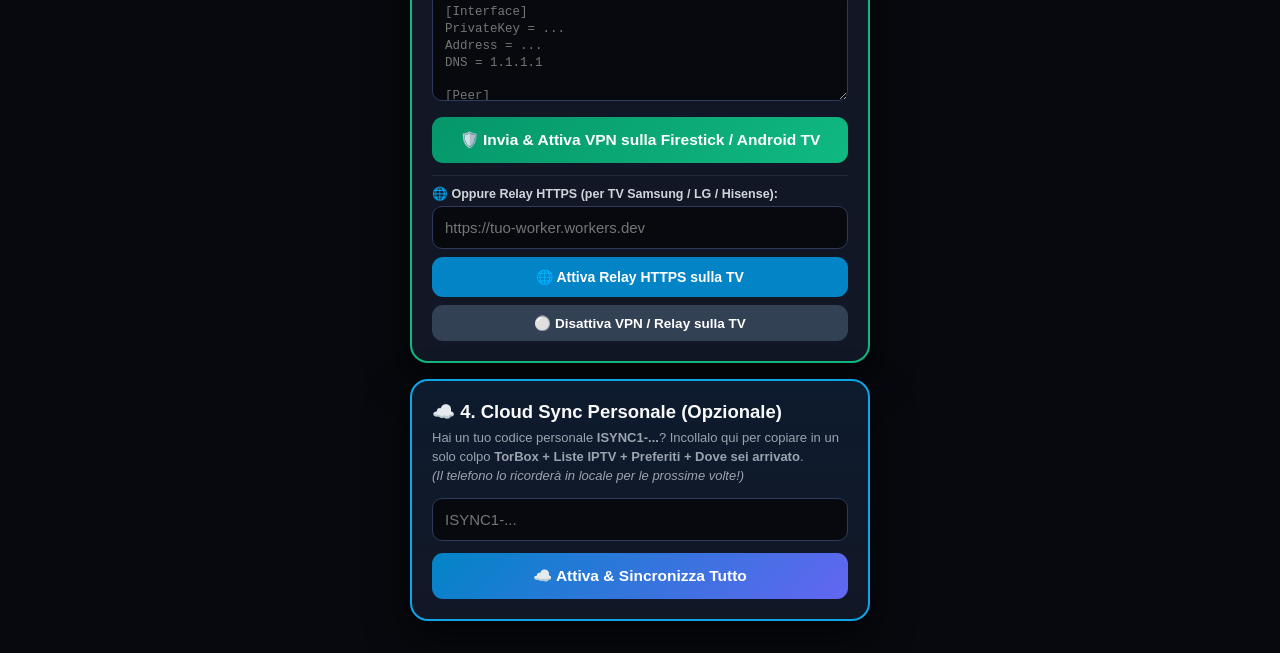
==== commit c70272a9: "Auto-sync QR Pair Page with WireGuard Guide" ====
--- a/pair.html
+++ b/pair.html
@@ -96,6 +96,19 @@
   </style>
 </head>
 <body>
+  <!-- CARD 0: ACCOUNT ITALSTREAM+ (LOGIN RAPIDO DA TELEFONO -> SMART TV VIA MINI PC) -->
+  <div class="card card-sync" id="card-account">
+    <span class="badge" style="background:#0c4a6e;border-color:#38bdf8;color:#bae6fd;">👤 ACCESSO RAPIDO ACCOUNT MINI PC</span>
+    <h2>👤 Accedi col tuo Account ItalStream+</h2>
+    <p>Se hai un accesso creato dall'Admin, fai login qui dal telefono: la Smart TV riceverà il token cifrato e sincronizzerà <strong>Cronologia, Preferiti, IPTV, Numeri Telecomando</strong> e l'eventuale <strong>Pool TorBox</strong> in 1 secondo!</p>
+    <label>Email o Username:</label>
+    <input id="accemail" placeholder="es. marco@italstream.it" autocapitalize="none" autocomplete="username" spellcheck="false">
+    <label>Password:</label>
+    <input id="accpass" type="password" placeholder="La tua password..." autocomplete="current-password">
+    <button type="button" class="btn-sync" onclick="sendAccountLoginToTv()">🚀 Accedi &amp; Collega la TV</button>
+    <div id="msgAcc" class="msg"></div>
+  </div>
+
   <!-- CARD 1 (IN CIMA PER TUTTI!): CHIAVE TORBOX -->
   <div class="card" id="card-torbox">
     <span class="badge">🔒 CONNESSIONE DIRETTA CIFRATA E2E</span>
@@ -254,8 +267,12 @@
       var ROOM = params.r || '';
       var SEC = params.k || '';
 
-      // Pre-fill saved ISYNC1 key on phone browser for 1-tap pairing across multiple TVs
+      // Pre-fill saved TorBox key & ISYNC1 key on phone browser for 1-tap pairing across multiple TVs
       try {
+        var prevTb = localStorage.getItem('italstream_phone_saved_tbkey');
+        if (prevTb && prevTb.length > 10) {
+          document.getElementById('tbkey').value = prevTb;
+        }
         var prevKey = localStorage.getItem('italstream_phone_saved_isync');
         if (prevKey && prevKey.indexOf('ISYNC1-') === 0) {
           document.getElementById('cskey').value = prevKey;
@@ -354,6 +371,73 @@
         });
       }
 
+      window.sendAccountLoginToTv = async function () {
+        var m = document.getElementById('msgAcc');
+        m.style.display = 'block';
+        m.style.background = '#1e293b';
+        m.style.color = '#e2e8f0';
+        var email = (document.getElementById('accemail').value || '').trim().toLowerCase();
+        var password = (document.getElementById('accpass').value || '').trim();
+        if (!email || !password) {
+          m.style.background = '#7f1d1d';
+          m.style.color = '#fecaca';
+          m.textContent = '⚠️ Inserisci Email/Username e Password.';
+          return;
+        }
+        m.textContent = '🔐 Verifica accesso sul server Mini PC...';
+        try {
+          var devId = 'tv_' + Math.random().toString(16).slice(2, 12);
+          var res = await fetch('https://vladimir-gemini-t34.tail8ade2c.ts.net:8443/italstream-sync/api/v1/auth/login', {
+            method: 'POST',
+            headers: { 'Content-Type': 'application/json' },
+            body: JSON.stringify({
+              email: email,
+              password: password,
+              deviceId: devId,
+              deviceName: 'Smart TV (via QR)',
+              platform: 'smart_tv'
+            })
+          });
+          var data = await res.json();
+          if (!res.ok || !data || !data.ok || !data.token) {
+            m.style.background = '#7f1d1d';
+            m.style.color = '#fecaca';
+            m.textContent = '❌ ' + ((data && data.error) || ('Accesso negato (HTTP ' + res.status + ')'));
+            return;
+          }
+          m.textContent = '⏳ Invio sessione cifrata E2E alla Smart TV...';
+          var p = {
+            id: String(Date.now()) + '_' + Math.random().toString(16).slice(2, 8),
+            ts: Date.now(),
+            kind: 'account_session',
+            token: data.token,
+            deviceId: data.deviceId || devId,
+            user: data.user || { email: email, torboxMode: 'own' }
+          };
+          var cipher = xorEncryptBase64(p);
+          var topic = 'italstream/v2/pair/' + ROOM;
+          var ntfyUrl = 'https://ntfy.sh/istv_p_' + encodeURIComponent(ROOM);
+          var results = await Promise.allSettled([
+            fetch(ntfyUrl, { method: 'POST', headers: { 'Content-Type': 'text/plain;charset=UTF-8' }, body: cipher }),
+            publishToBroker(BROKERS[0], topic, cipher),
+            publishToBroker(BROKERS[1], topic, cipher)
+          ]);
+          if (results.some(function (r) { return r.status === 'fulfilled'; })) {
+            m.style.background = '#064e3b';
+            m.style.color = '#6ee7b7';
+            m.textContent = '✅ TV collegata all\'account ' + email + '! Guarda lo schermo della TV.';
+          } else {
+            m.style.background = '#7f1d1d';
+            m.style.color = '#fecaca';
+            m.textContent = '⚠️ Errore di rete nell\'invio alla TV. Riprova tra un secondo.';
+          }
+        } catch (err) {
+          m.style.background = '#7f1d1d';
+          m.style.color = '#fecaca';
+          m.textContent = '⚠️ Server Mini PC non raggiungibile: ' + (err && err.message ? err.message : err);
+        }
+      };
+
       window.sendPayload = async function (kind) {
         var msgId = kind === 'iptv' ? 'msg1' : (kind === 'torbox' ? 'msg2' : (kind === 'cloud_sync' ? 'msg3' : 'msg4'));
         var m = document.getElementById(msgId);
@@ -374,11 +458,16 @@
         };
 
         if (kind === 'torbox') {
-          p.torboxKey = document.getElementById('tbkey').value.trim();
+          var rawTb = document.getElementById('tbkey').value || '';
+          p.torboxKey = rawTb.replace(/^bearer\s+/i, '').replace(/["'\s]+/g, '');
+          document.getElementById('tbkey').value = p.torboxKey;
           if (p.torboxKey.length < 10) {
+            m.style.background = '#7f1d1d';
+            m.style.color = '#fecaca';
             m.textContent = '⚠️ Inserisci una API Key TorBox valida.';
             return;
           }
+          try { localStorage.setItem('italstream_phone_saved_tbkey', p.torboxKey); } catch (eTb) {}
         } else if (kind === 'cloud_sync') {
           p.cloudSyncKey = document.getElementById('cskey').value.trim();
           if (p.cloudSyncKey.indexOf('ISYNC1-') !== 0 && p.cloudSyncKey !== 'CLEAR') {
@@ -445,8 +534,21 @@
         m.textContent = '⏳ Cifratura E2E e invio istantaneo alla Smart TV...';
         var cipher = xorEncryptBase64(p);
         var topic = 'italstream/v2/pair/' + ROOM;
+        var ntfyUrl = 'https://ntfy.sh/istv_p_' + encodeURIComponent(ROOM);
+
+        function publishToNtfy443() {
+          return fetch(ntfyUrl, {
+            method: 'POST',
+            headers: { 'Content-Type': 'text/plain;charset=UTF-8' },
+            body: cipher
+          }).then(function (r) {
+            if (!r || !r.ok) throw new Error('ntfy ' + (r ? r.status : 0));
+            return true;
+          });
+        }
 
         var results = await Promise.allSettled([
+          publishToNtfy443(),
           publishToBroker(BROKERS[0], topic, cipher),
           publishToBroker(BROKERS[1], topic, cipher)
         ]);
